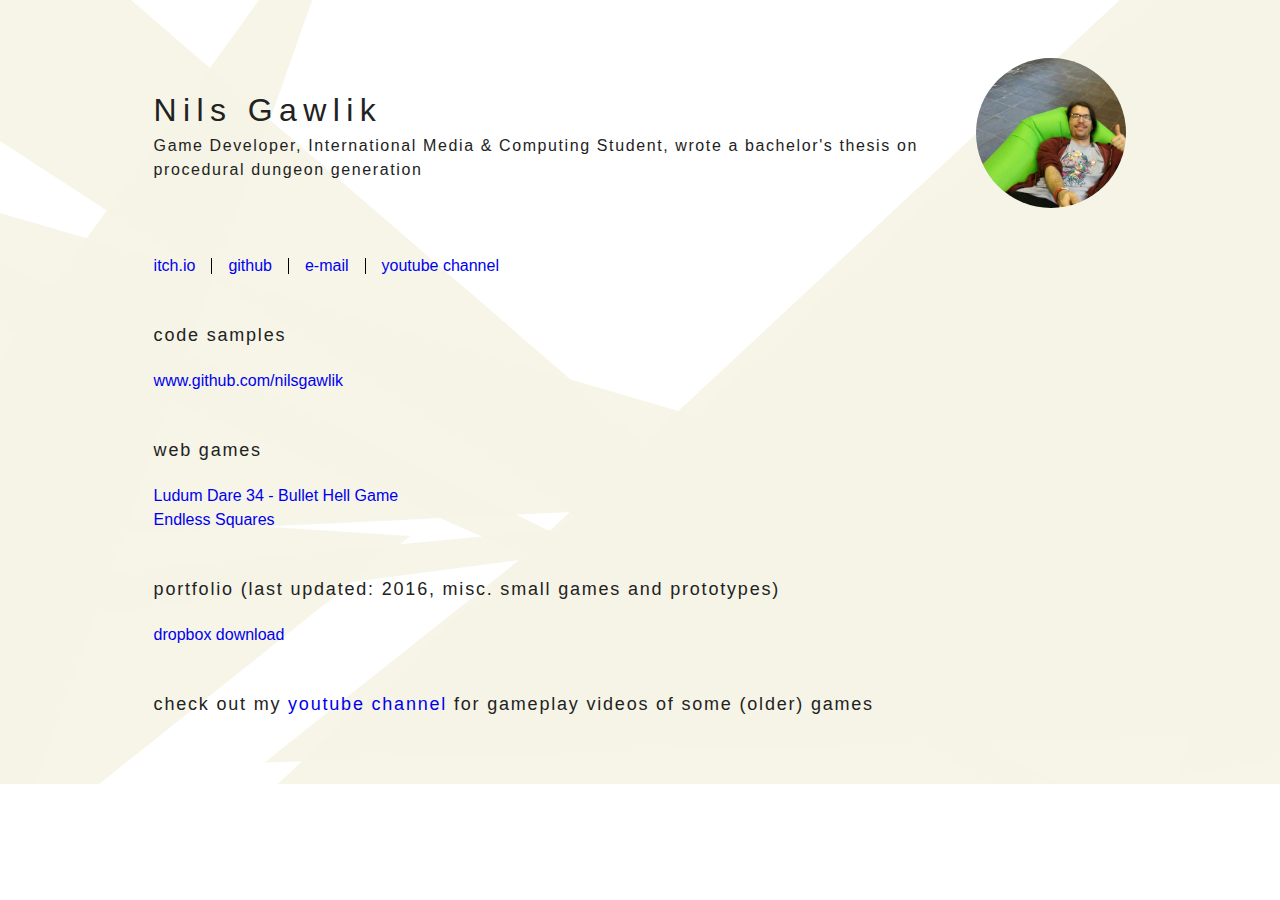
==== index.html @ b6ba5f4b "Add bio image and make it responsive" ====
<!DOCTYPE html>
<html>

<head>
    <meta charset="UTF-8">
    <link rel="stylesheet" href="reset.css">
    <link rel="stylesheet" href="main.css">
    <link rel="stylesheet" href="procedural_background/style.css">
    <script src="procedural_background/main.js"></script> 
    <title>Nils Gawlik</title>
</head>

<body>
    <svg id="pcgBackground" viewBox="0 0 100 300" preserveAspectRatio="none"></svg>

    <header>
        <div class=bio>
            <div class=bio-text>
                <h1>Nils Gawlik</h1>
                <h3>Game Developer, International Media & Computing Student, wrote a bachelor's thesis on procedural dungeon generation</h3>
            </div>
            <div class=bio-photo>
                <img src="bioImage.jpg"></img>
            </div>
        </div>
        <ul class="horizontal">
            <li><a href="http://nilsgawlik.itch.io" target="_blank">itch.io</a></li>
            <li><a href="http://www.github.com/nilsgawlik" target="_blank">github</a></li>
            <li><a href="mailto:nilsgawlik@gmx.de">e-mail</a></li>
            <li><a href="https://www.youtube.com/channel/UCUXTqLhc0EIhmoH2eBVrLHw" target="_blank">youtube channel</a></li>
            <!-- <li><a href="dat://d2c6b60b4acea542eaa51385c101858a1c9899c31b26151d2c07ec14cdf1887f/"> Beaker/dat mirror </a></li> -->
        </ul>
    </header>

    <section>

        <h3>code samples</h3>
        <a href="http://www.github.com/nilsgawlik" target="_blank">www.github.com/nilsgawlik</a>


        <h3>web games</h3>
        <ul>
            <li><a target="_blank" href="games/ld34/game.html"> Ludum Dare 34 - Bullet Hell Game</a></li>
            <li><a target="_blank" href="games/CA_game/index.html"> Endless Squares </a></li>
        </ul>
        <h3>portfolio (last updated: 2016, misc. small games and prototypes)</h3>
        <p>
            <a target="_blank" href="https://www.dropbox.com/s/ei2513iv8nz4s84/games_by_nils_gawlik.zip?dl=0">
            dropbox download
            </a>
        </p>
        <h3>check out my <a href="https://www.youtube.com/channel/UCUXTqLhc0EIhmoH2eBVrLHw" target="_blank">youtube channel</a> for gameplay videos of some (older) games</h3>
    </section>
    <!--<footer>
        <p>
            🚧 This website is still under construction 🚧
        </p>
    </footer> -->
</body>

</html>
---- main.css ----
@font-face {
    font-family: Makhina;
    src: url(fonts/makhina.ttf) format('truetype');
}

html {
    color: #222;
    background-color: #fff;
    font-family: Arial, sans-serif;
}

header h1, header h2, header h3{
    margin: 0;
    padding: 0;
}

/* header h1 {
    margin-top: 10px;
} */

header {
    margin-top: 3vw;
}

/* mobile */

.bio {
    display: grid;
    grid-template-rows: auto auto;
    grid-template-areas: "photo" "text";
}

.bio-text {
    grid-area: text;
}

.bio-photo {
    grid-area: photo;
    height: 150px;
    width: 150px;
    margin: 20px auto 30px auto;
}

.bio-photo > img{
    width: 100%;
    height: 100%;
    border-radius: 50%;
}

/* override some values for tablets and desktop */
@media only screen and (min-width: 600px) {
    .bio {
        grid-template-columns: auto auto;
        grid-template-areas: "text photo";
    }

    .bio-text {
        display: flex;
        flex-direction: column;
        justify-content: center;
    }

    .bio-photo {
        margin-left: 30px;
        grid-area: photo;
    }
}

h1 {
    margin-left: 12%;
    margin-left: 12%;
    padding-top: 2em;
    margin-bottom: 1em;
    margin: 0;
    font-size: 2em;
    font-style: normal;
    font-weight: 300;
    letter-spacing: .2em;
}

h3 {
    margin-top: 5em;
    margin-bottom: 2em;
    letter-spacing: .1em;
    font-size: 1em;
    font-weight: 300;
    line-height: 150%;
}

ul.horizontal {
    margin-top: 20px;
}

ul.horizontal li {
    display: inline-block;
    margin: 0;
    padding: 0 1em;
    margin-right: -.28em;
    border-left: 1px solid black;
}

ul.horizontal li:first-child {
    display: inline-block;
    padding-left: 0;
    border-left-style: none;
}

body {
    margin: 0;
    padding: 0 12%;
    padding-bottom: 5em;
}

a {
    text-decoration: none;
}

header h3 {
    margin-top: .5em;
}

section h3 {
    margin-top: 3rem;
    margin-bottom: 1.5rem;
    font-size: 112.5%;
}

ul {
    list-style: none;
    padding-left: 0;
}

li {
    margin: .5em 0;
}

footer {
    margin-top: 5rem;
    padding-top: 1rem;
    border-top: 1px solid black;
    font-size: 75%;
}
---- procedural_background/style.css ----
#pcgBackground {
    position: absolute;
    top: 0; left: 0; 
    z-index: -1;
    overflow-y: hidden;
}
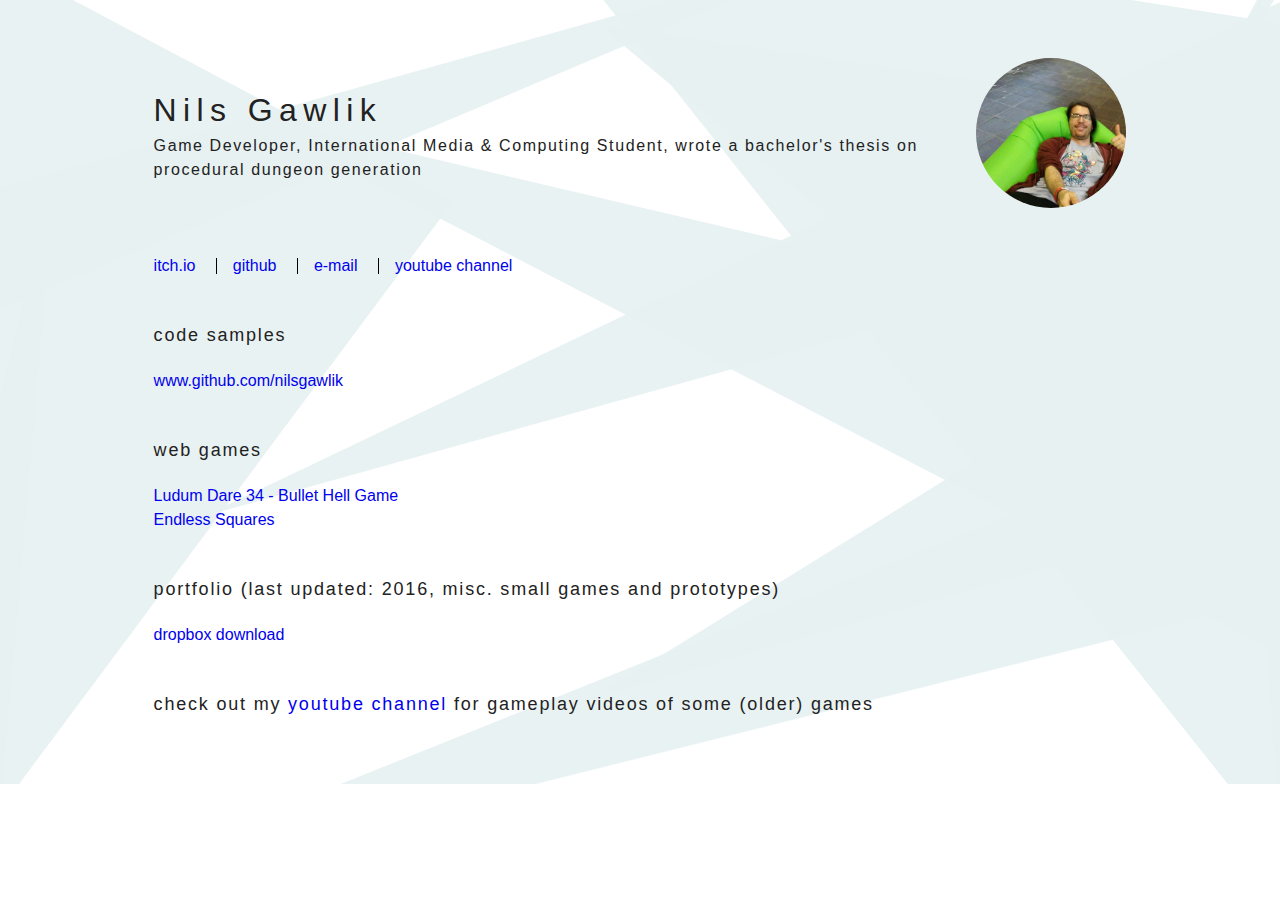
==== commit 6e66e18c: "Make the navigation responsive" ====
--- a/index.html
+++ b/index.html
@@ -23,7 +23,7 @@
                 <img src="bioImage.jpg"></img>
             </div>
         </div>
-        <ul class="horizontal">
+        <ul class="menu">
             <li><a href="http://nilsgawlik.itch.io" target="_blank">itch.io</a></li>
             <li><a href="http://www.github.com/nilsgawlik" target="_blank">github</a></li>
             <li><a href="mailto:nilsgawlik@gmx.de">e-mail</a></li>
--- a/main.css
+++ b/main.css
@@ -87,23 +87,43 @@
     line-height: 150%;
 }
 
-ul.horizontal {
-    margin-top: 20px;
+/* navigation, default (mobile) */
+
+ul.menu {
+    margin-top: 30px;
 }
 
-ul.horizontal li {
-    display: inline-block;
+ul.menu li {
     margin: 0;
-    padding: 0 1em;
-    margin-right: -.28em;
-    border-left: 1px solid black;
+    padding: 1em 0;
+    border-top: 1px solid black;
 }
 
-ul.horizontal li:first-child {
-    display: inline-block;
-    padding-left: 0;
-    border-left-style: none;
+ul.menu li:first-child {
+    padding-top: 0;
+    border-top-style: none;
 }
+
+/* navigation, tablet and desktop overrides */
+@media only screen and (min-width: 600px) {
+    ul.menu {
+        margin-top: 20px;
+    }
+
+    ul.menu li {
+        display: inline-block;
+        margin: 0;
+        padding: 0 1em;
+        border-top-style: none;
+        border-left: 1px solid black;
+    }
+    
+    ul.menu li:first-child {
+        padding-left: 0;
+        border-left-style: none;
+    }
+}
+
 
 body {
     margin: 0;
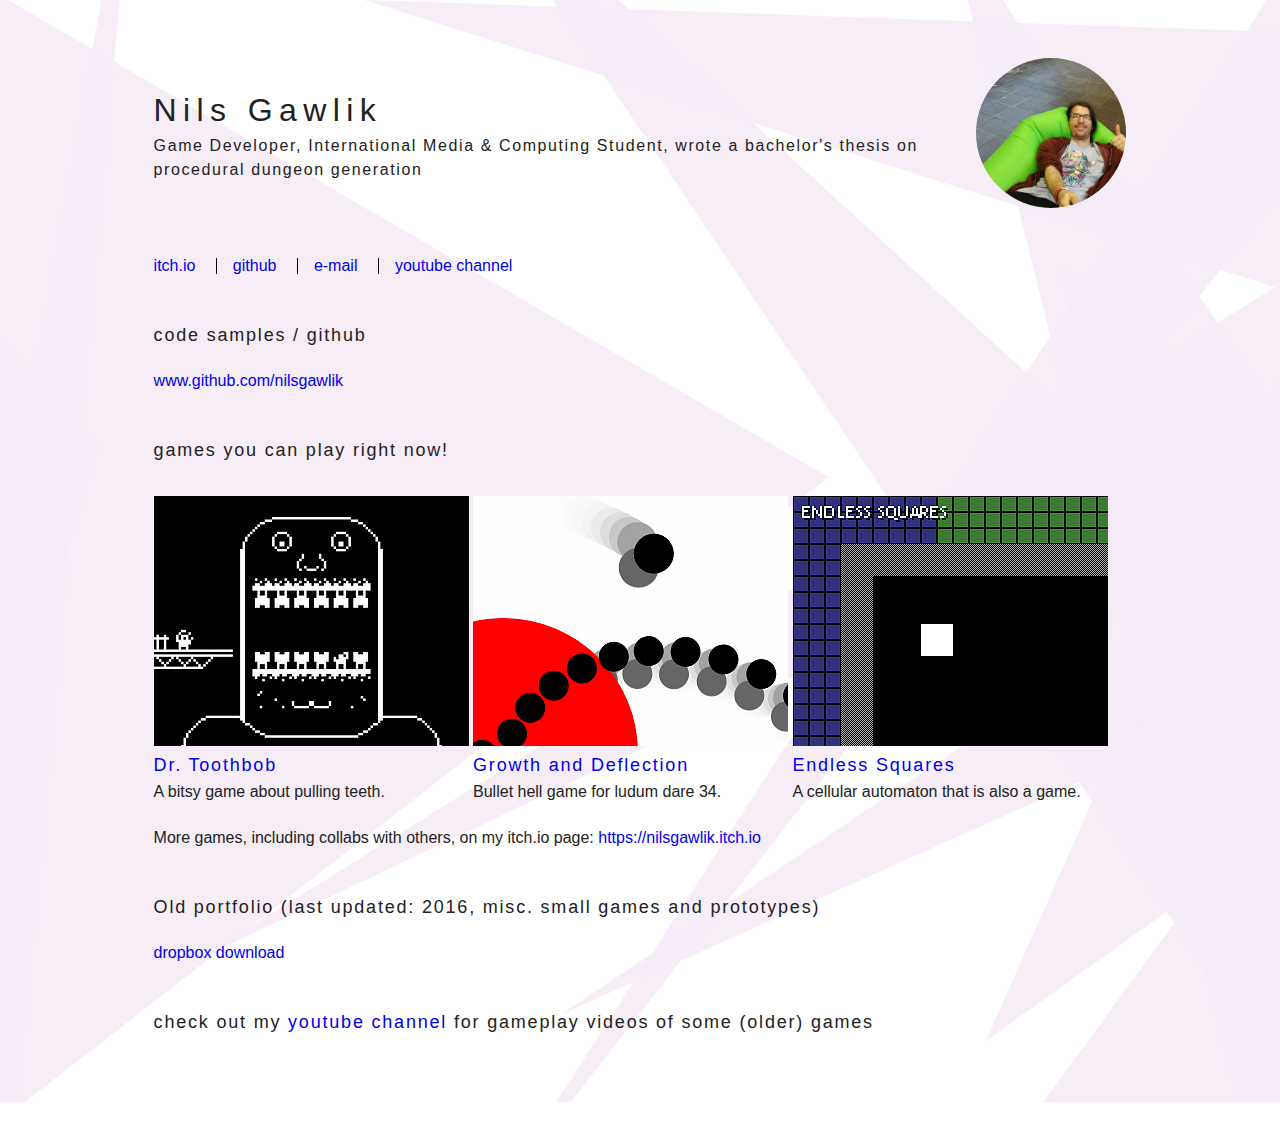
==== commit bc871aba: "Add games section with thumbnails" ====
--- a/index.html
+++ b/index.html
@@ -34,16 +34,41 @@
 
     <section>
 
-        <h3>code samples</h3>
+        <h3>code samples / github</h3>
         <a href="http://www.github.com/nilsgawlik" target="_blank">www.github.com/nilsgawlik</a>
 
 
-        <h3>web games</h3>
-        <ul>
-            <li><a target="_blank" href="games/ld34/game.html"> Ludum Dare 34 - Bullet Hell Game</a></li>
-            <li><a target="_blank" href="games/CA_game/index.html"> Endless Squares </a></li>
+        <h3>games you can play right now!</h3>
+        <ul class=game-section>
+            <li>
+                <a target="_blank" href="https://nilsgawlik.itch.io/dr-toothbob">
+                    <img src="games/thumbs/toothbob.png">
+                    <h3>Dr. Toothbob</h3>
+                </a>
+                <p>A bitsy game about pulling teeth.</p>
+            </li>
+            <li>
+                <a target="_blank" href="https://nilsgawlik.itch.io/growth-and-deflection"> 
+                    <img src="games/thumbs/bulletHell.png">
+                    <h3>Growth and Deflection</h3>
+                </a>
+                <p>Bullet hell game for ludum dare 34.</p>
+            </li>
+            <li>
+                <a target="_blank" href="https://nilsgawlik.itch.io/endless-squares"> 
+                    <img src="games/thumbs/endlessSquares.png">
+                    <h3>Endless Squares</h3>
+                </a>
+                <p>A cellular automaton that is also a game.</p>
+            </li>
         </ul>
-        <h3>portfolio (last updated: 2016, misc. small games and prototypes)</h3>
+
+        <p>
+            More games, including collabs with others, on my itch.io page: 
+            <a target=_blank href="https://nilsgawlik.itch.io">https://nilsgawlik.itch.io</a>
+        </p>
+
+        <h3>Old portfolio (last updated: 2016, misc. small games and prototypes)</h3>
         <p>
             <a target="_blank" href="https://www.dropbox.com/s/ei2513iv8nz4s84/games_by_nils_gawlik.zip?dl=0">
             dropbox download
@@ -51,7 +76,7 @@
         </p>
         <h3>check out my <a href="https://www.youtube.com/channel/UCUXTqLhc0EIhmoH2eBVrLHw" target="_blank">youtube channel</a> for gameplay videos of some (older) games</h3>
     </section>
-    <!--<footer>
+    <!-- <footer>
         <p>
             🚧 This website is still under construction 🚧
         </p>
--- a/main.css
+++ b/main.css
@@ -154,6 +154,21 @@
     margin: .5em 0;
 }
 
+ul.game-section > li {
+    display: inline-block;
+    margin-bottom: 30px;
+}
+
+ul.game-section h3{
+    margin-top: 6px;
+    margin-bottom: 5px;
+}
+
+ul.game-section img {
+    display: block;
+    max-width: 100%;
+}
+
 footer {
     margin-top: 5rem;
     padding-top: 1rem;
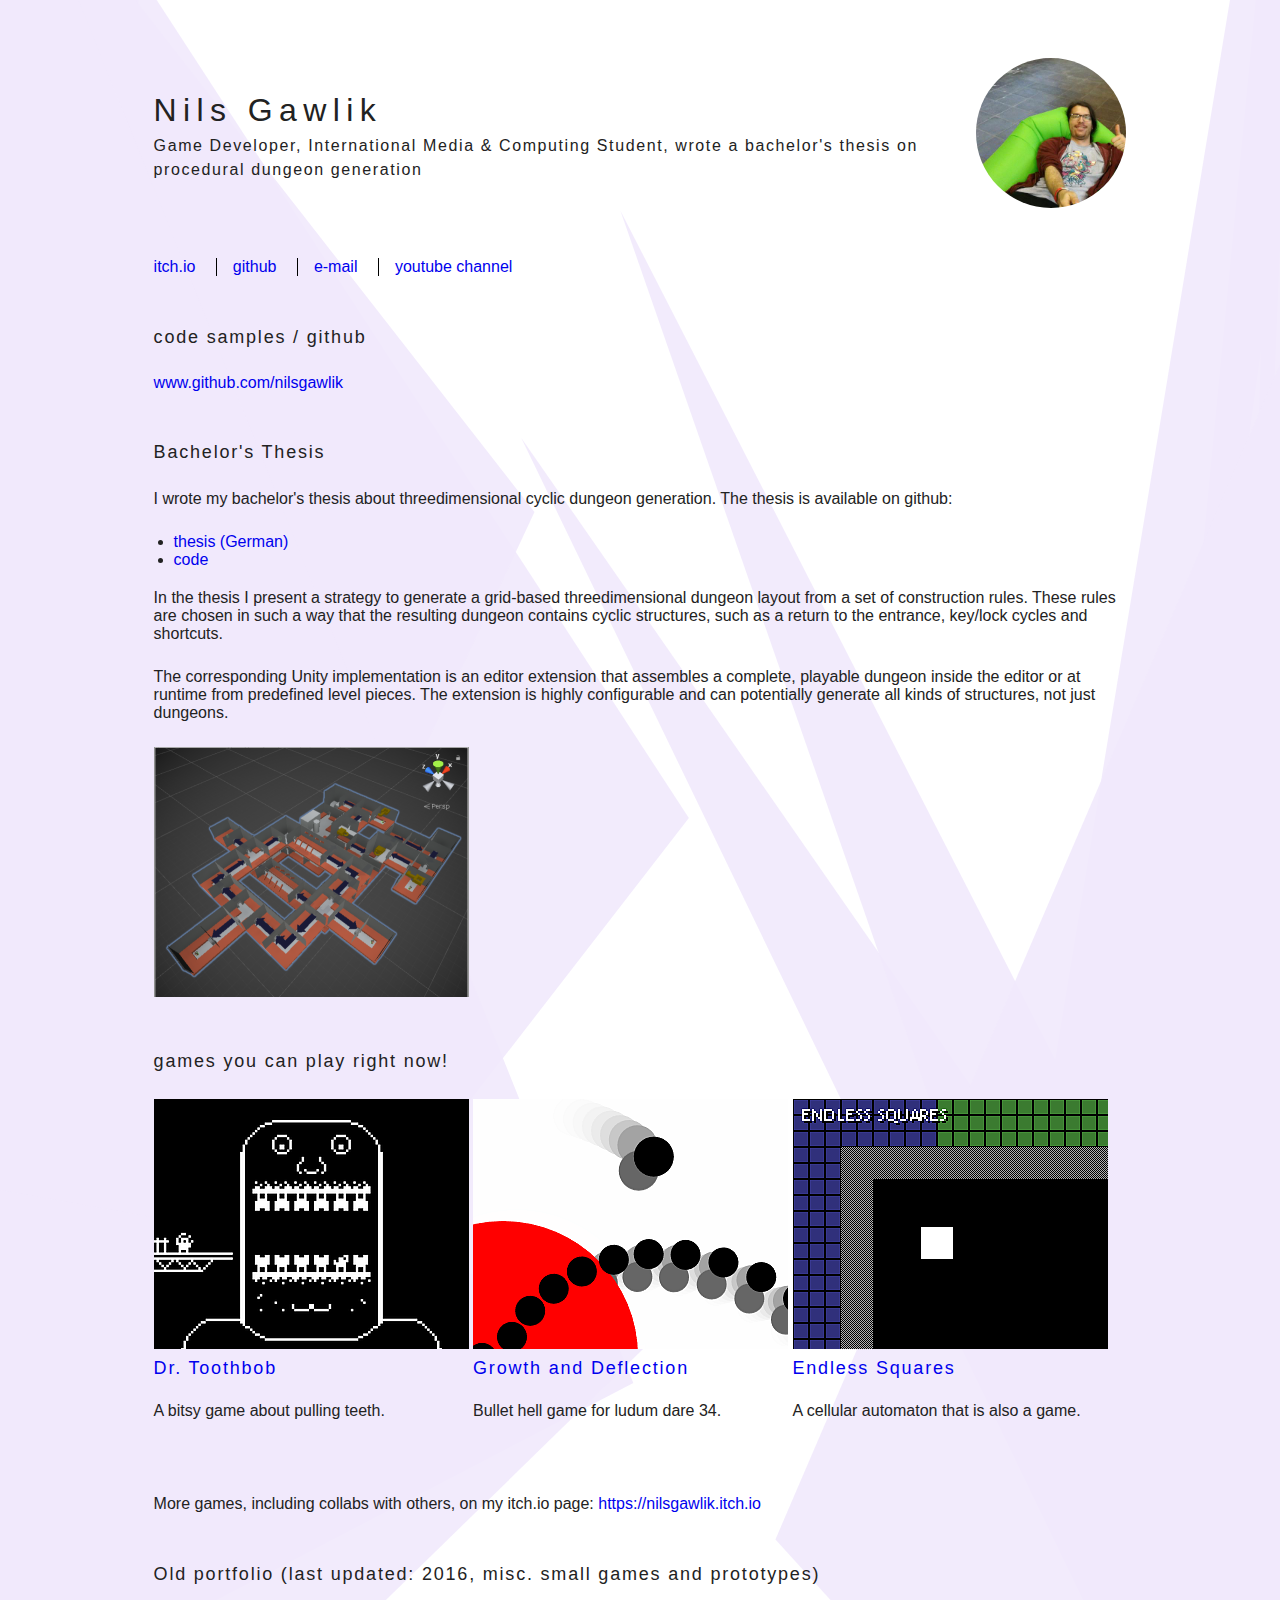
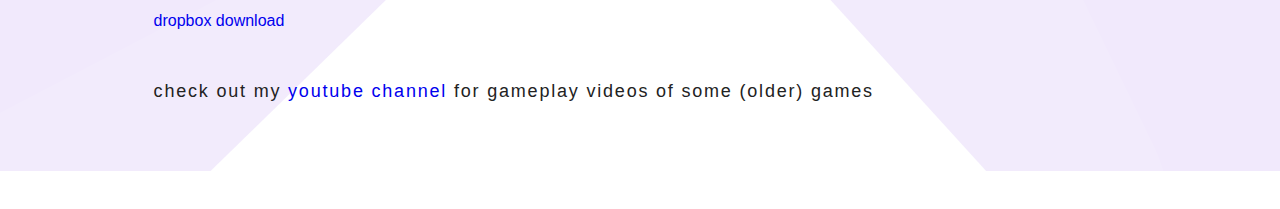
==== commit 7c28093d: "Add a section about the bachelor's thesis" ====
--- a/index.html
+++ b/index.html
@@ -37,6 +37,15 @@
         <h3>code samples / github</h3>
         <a href="http://www.github.com/nilsgawlik" target="_blank">www.github.com/nilsgawlik</a>
 
+        <h3>Bachelor's Thesis</h3>
+        <p>I wrote my bachelor's thesis about threedimensional cyclic dungeon generation. The thesis is available on github: </p> 
+        <ul>
+            <li><a target=_blank href="https://github.com/nilsgawlik/Bachelor-Thesis/blob/master/Entwicklung%20eines%20dreidimensionalen%20zyklischen%20Dungeon-Generators%20mit%20Unity3D.pdf">thesis (German)</a></li>
+            <li><a target=_blank href="https://github.com/nilsgawlik/ReplaceDungeonGenerator">code</a></li>
+        </ul>
+        <p>In the thesis I present a strategy to generate a grid-based threedimensional dungeon layout from a set of construction rules. These rules are chosen in such a way that the resulting dungeon contains cyclic structures, such as a return to the entrance, key/lock cycles and shortcuts.</p>
+        <p>The corresponding Unity implementation is an editor extension that assembles a complete, playable dungeon inside the editor or at runtime from predefined level pieces. The extension is highly configurable and can potentially generate all kinds of structures, not just dungeons. </p>
+        <img src="thesisImage.png">
 
         <h3>games you can play right now!</h3>
         <ul class=game-section>
--- a/main.css
+++ b/main.css
@@ -145,18 +145,21 @@
     font-size: 112.5%;
 }
 
-ul {
-    list-style: none;
-    padding-left: 0;
+p {
+    margin-top: 20px;
+    margin-bottom: 25px;
+    line-height: normal;
 }
 
 li {
-    margin: .5em 0;
+    margin-left: 20px;
+    line-height: normal;
 }
 
 ul.game-section > li {
     display: inline-block;
     margin-bottom: 30px;
+    margin-left: 0;
 }
 
 ul.game-section h3{
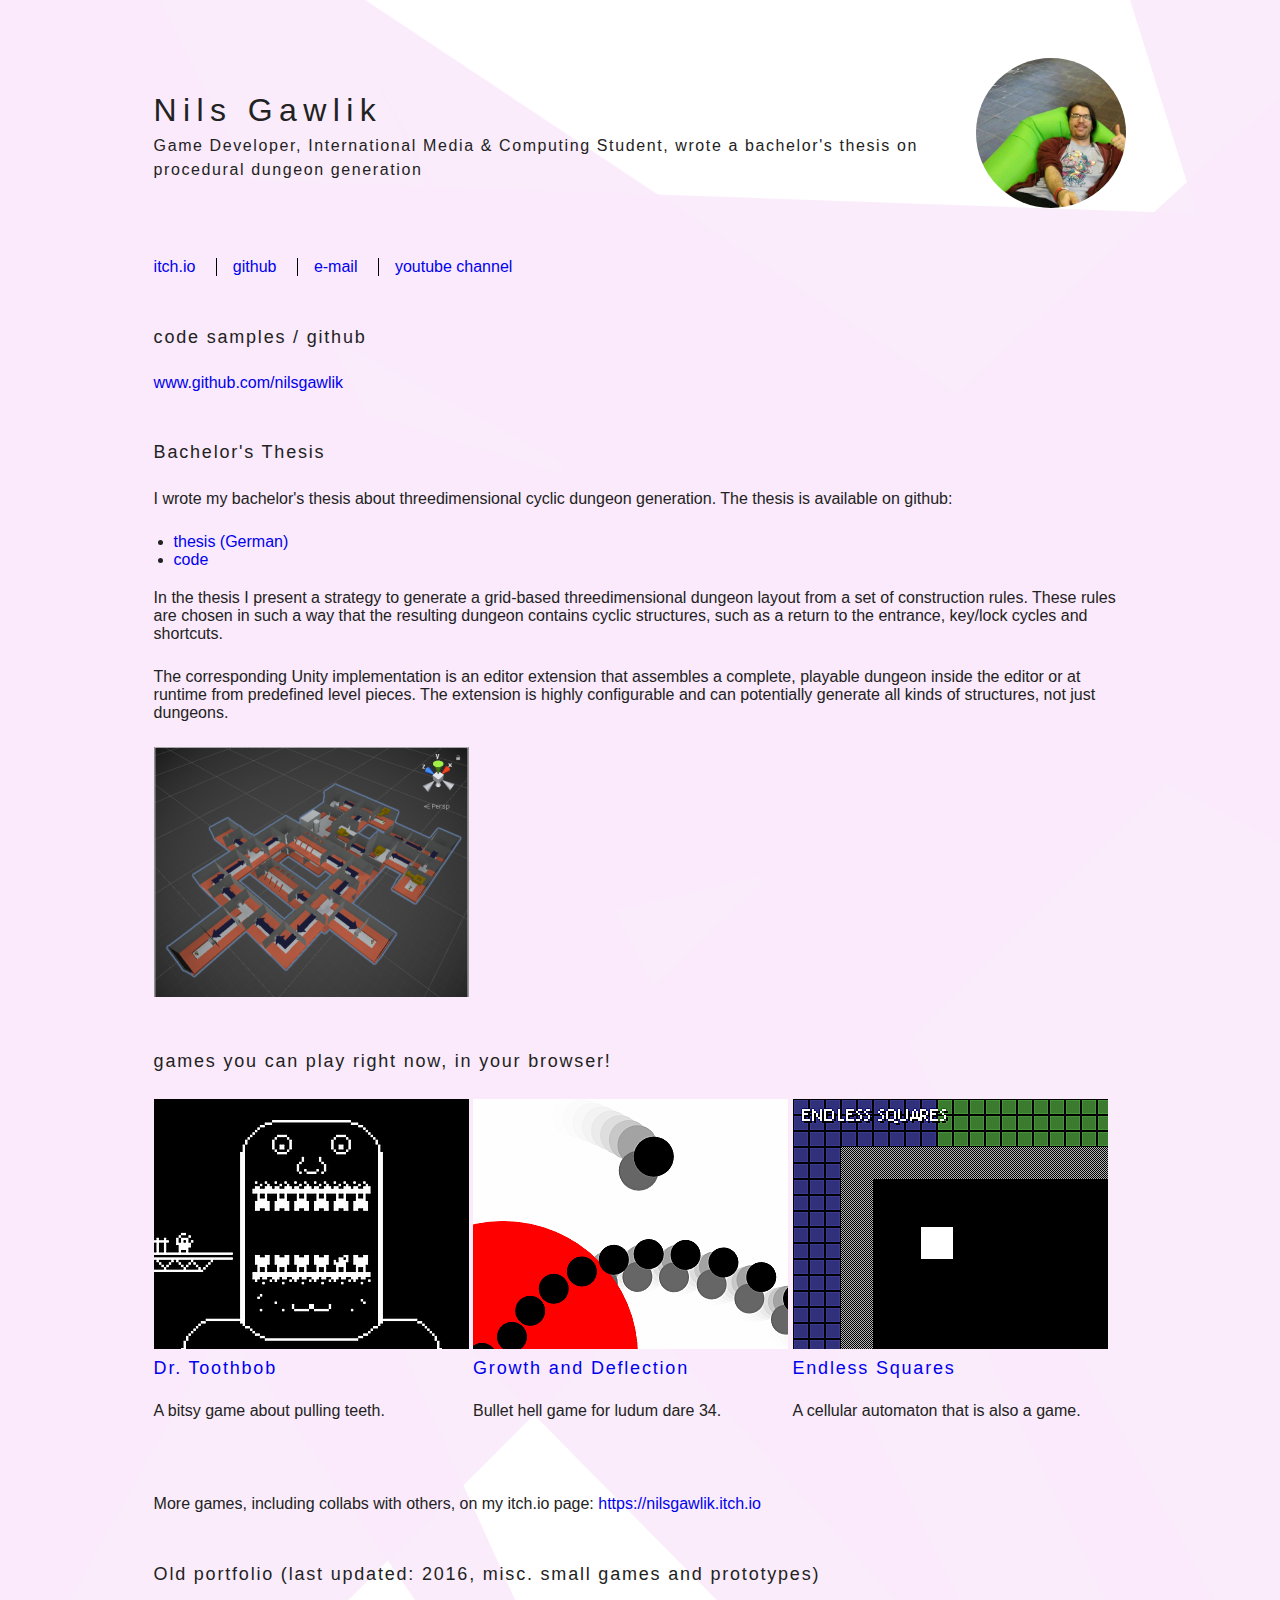
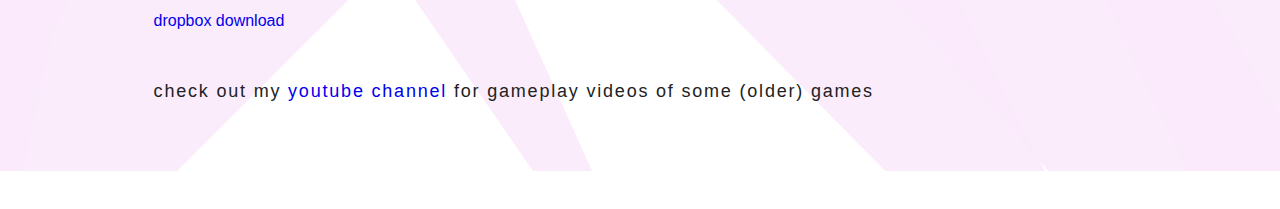
==== commit c2138eb9: "Change game section heading" ====
--- a/index.html
+++ b/index.html
@@ -47,7 +47,7 @@
         <p>The corresponding Unity implementation is an editor extension that assembles a complete, playable dungeon inside the editor or at runtime from predefined level pieces. The extension is highly configurable and can potentially generate all kinds of structures, not just dungeons. </p>
         <img src="thesisImage.png">
 
-        <h3>games you can play right now!</h3>
+        <h3>games you can play right now, in your browser!</h3>
         <ul class=game-section>
             <li>
                 <a target="_blank" href="https://nilsgawlik.itch.io/dr-toothbob">
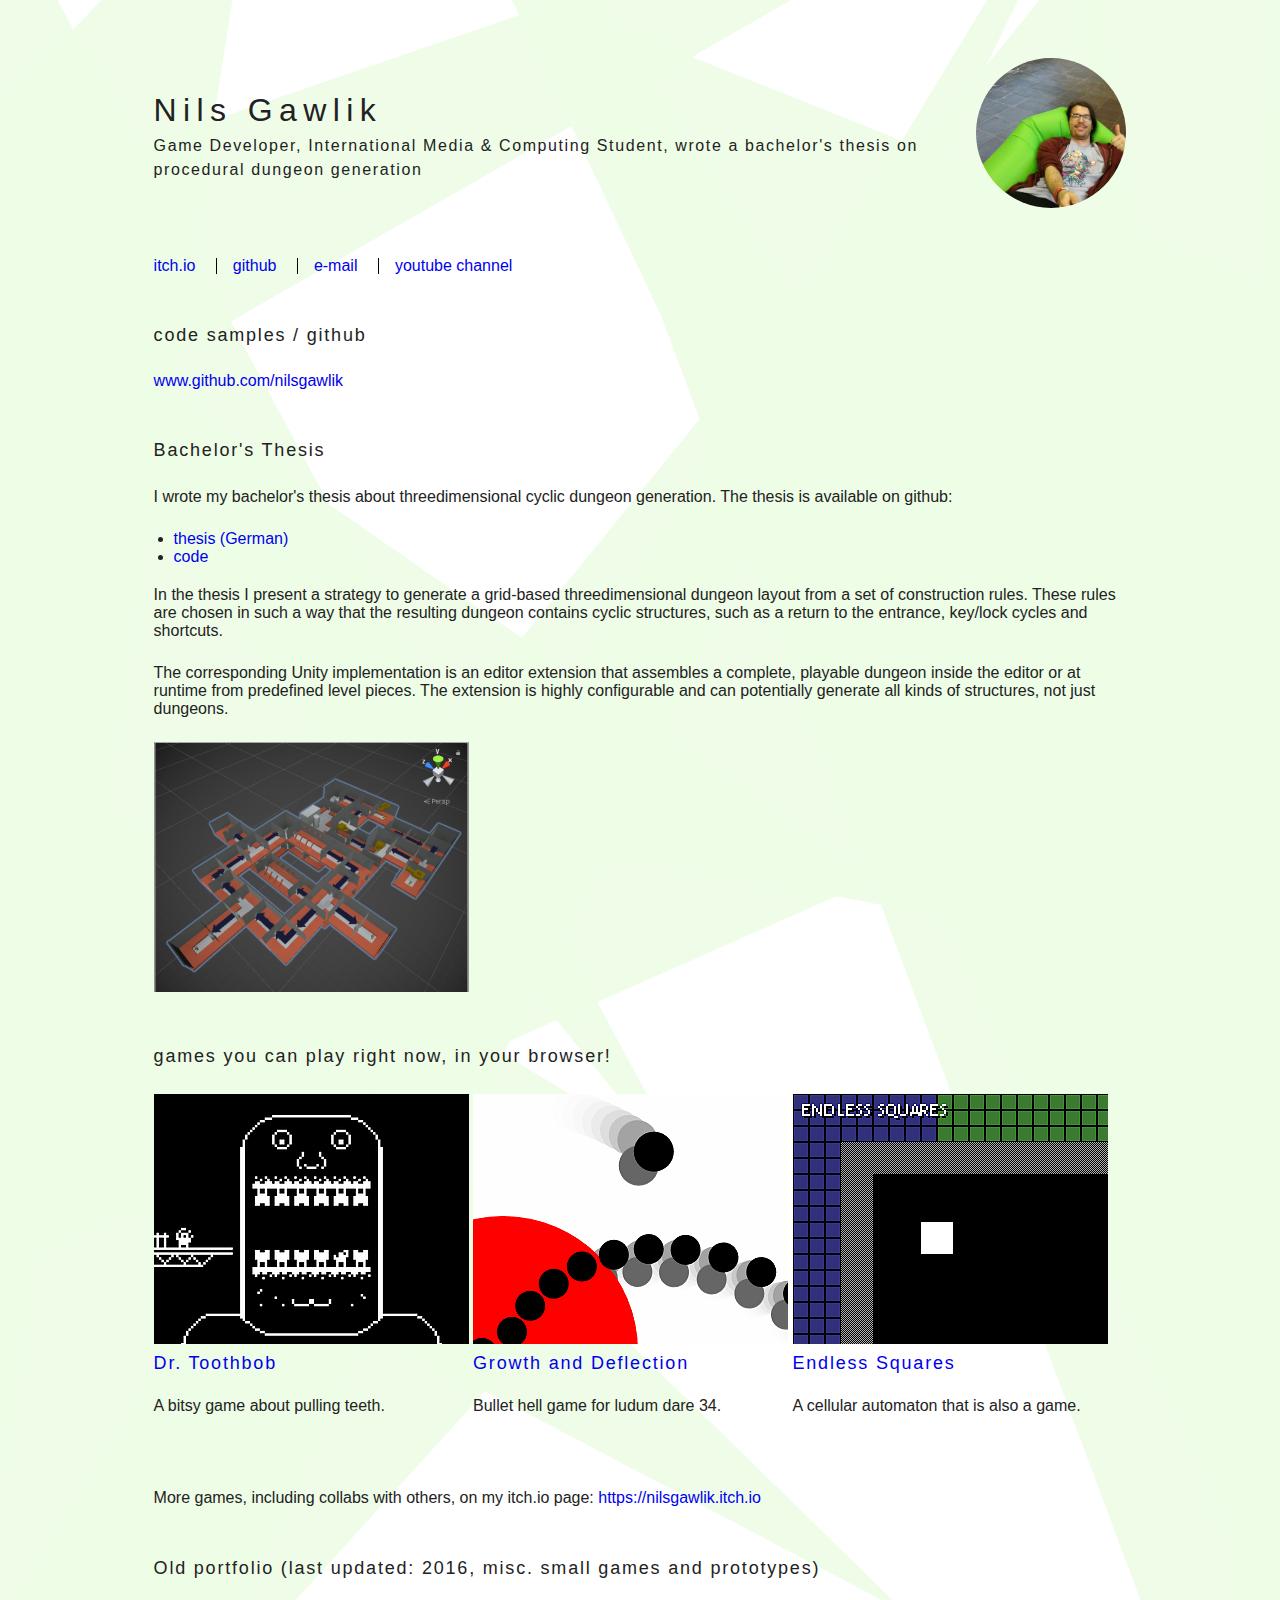
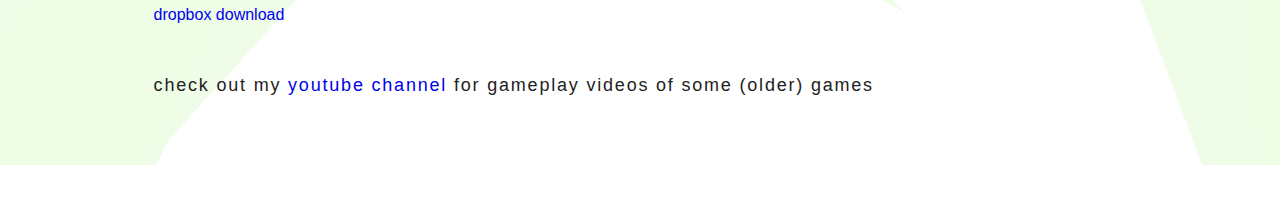
==== commit fe9200b9: "Add viewport meta tag" ====
--- a/index.html
+++ b/index.html
@@ -3,6 +3,7 @@
 
 <head>
     <meta charset="UTF-8">
+    <meta name="viewport" content="width=device-width, initial-scale=1.0">
     <link rel="stylesheet" href="reset.css">
     <link rel="stylesheet" href="main.css">
     <link rel="stylesheet" href="procedural_background/style.css">
--- a/main.css
+++ b/main.css
@@ -67,22 +67,17 @@
 }
 
 h1 {
-    margin-left: 12%;
-    margin-left: 12%;
-    padding-top: 2em;
-    margin-bottom: 1em;
-    margin: 0;
-    font-size: 2em;
+    font-size: 32px;
     font-style: normal;
     font-weight: 300;
     letter-spacing: .2em;
 }
 
 h3 {
-    margin-top: 5em;
-    margin-bottom: 2em;
+    margin-top: 80px;
+    margin-bottom: 32px;
     letter-spacing: .1em;
-    font-size: 1em;
+    font-size: 16px;
     font-weight: 300;
     line-height: 150%;
 }
@@ -91,6 +86,7 @@
 
 ul.menu {
     margin-top: 30px;
+    list-style-type: none;
 }
 
 ul.menu li {
@@ -128,7 +124,7 @@
 body {
     margin: 0;
     padding: 0 12%;
-    padding-bottom: 5em;
+    padding-bottom: 80px;
 }
 
 a {
@@ -136,24 +132,28 @@
 }
 
 header h3 {
-    margin-top: .5em;
+    margin-top: 8px;
 }
 
 section h3 {
-    margin-top: 3rem;
-    margin-bottom: 1.5rem;
+    margin-top: 48px;
+    margin-bottom: 24px;
     font-size: 112.5%;
 }
 
-p {
+section p {
     margin-top: 20px;
-    margin-bottom: 25px;
+    margin-bottom: 24px;
     line-height: normal;
 }
 
-li {
+section li {
     margin-left: 20px;
     line-height: normal;
+}
+
+section img {
+    max-width: 100%;
 }
 
 ul.game-section > li {
@@ -173,8 +173,8 @@
 }
 
 footer {
-    margin-top: 5rem;
-    padding-top: 1rem;
+    margin-top: 80px;
+    padding-top: 16px;
     border-top: 1px solid black;
     font-size: 75%;
 }
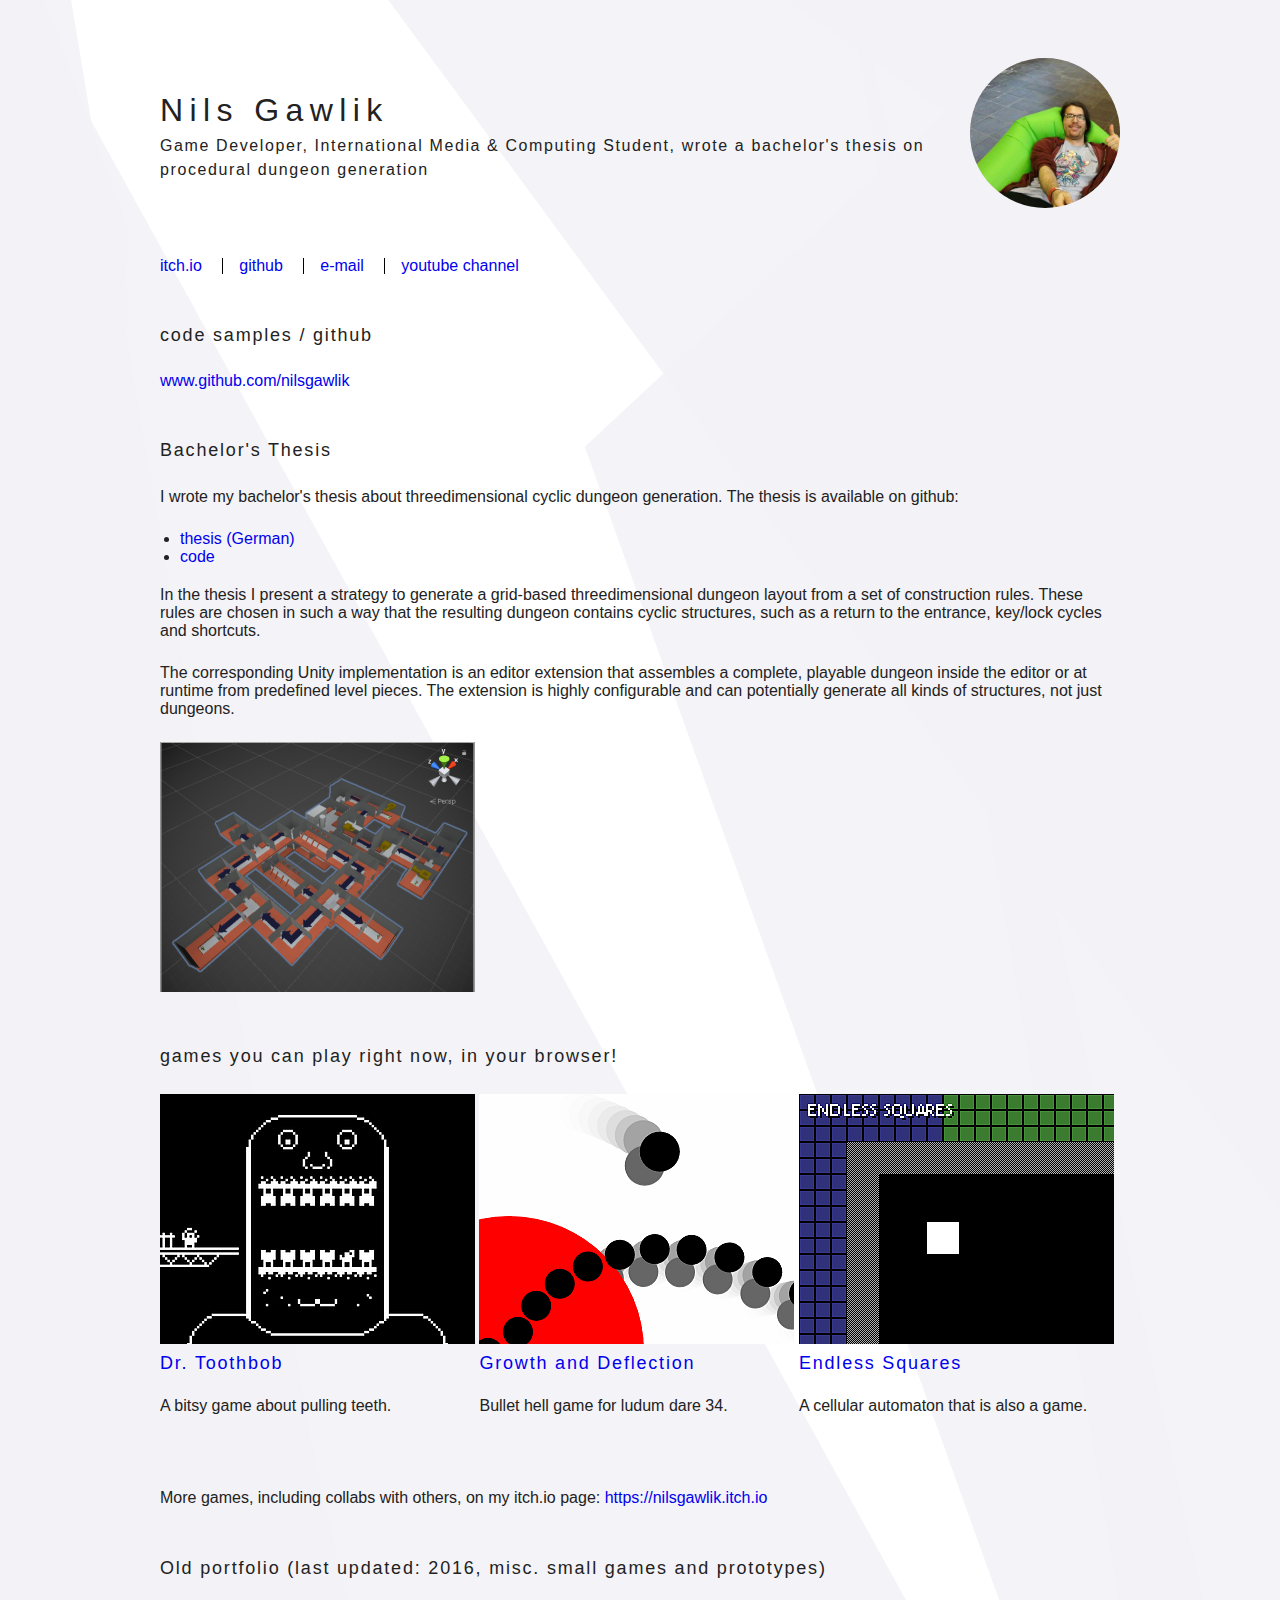
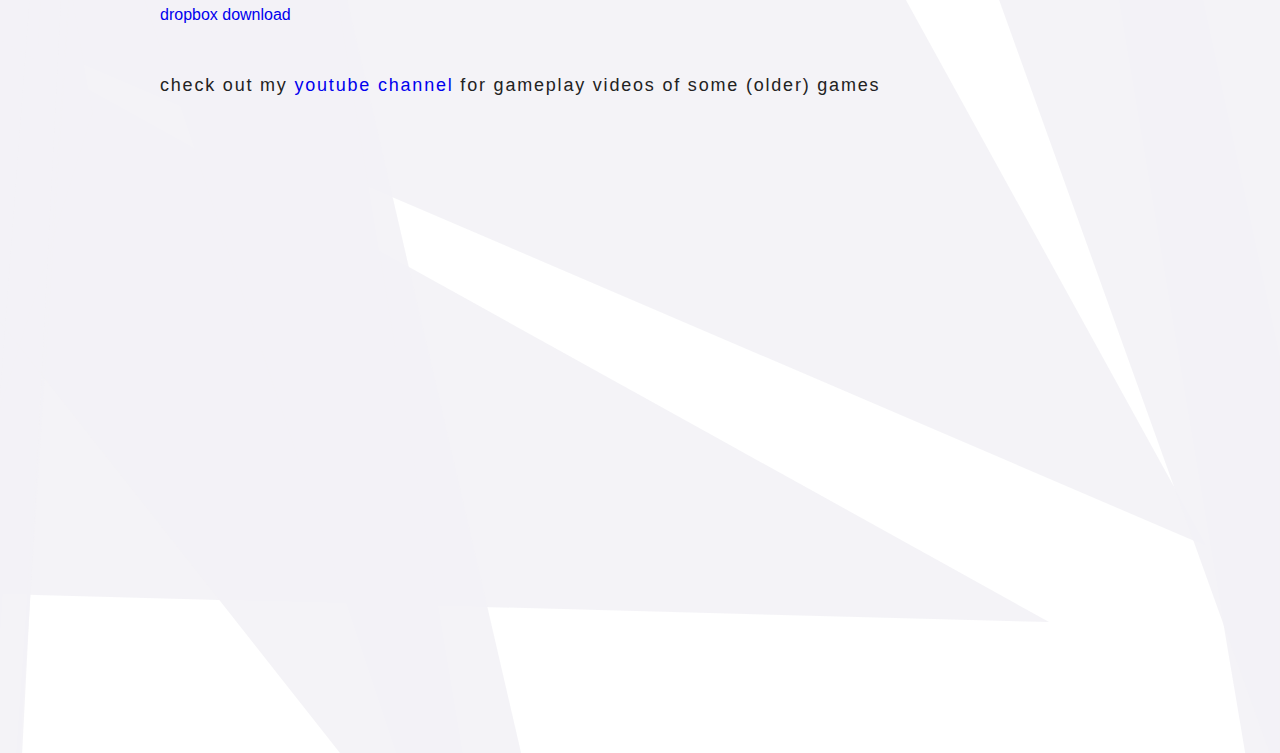
==== commit bc216f80: "Dummy commit" ====
--- a/index.html
+++ b/index.html
@@ -88,7 +88,7 @@
     </section>
     <!-- <footer>
         <p>
-            🚧 This website is still under construction 🚧
+            🚧 This website is still under construction 🚧 
         </p>
     </footer> -->
 </body>
--- a/main.css
+++ b/main.css
@@ -122,8 +122,10 @@
 
 
 body {
-    margin: 0;
-    padding: 0 12%;
+    margin: 0 auto;
+    padding: 0 ;
+    width: 75vw;
+    max-width: 960px;
     padding-bottom: 80px;
 }
 
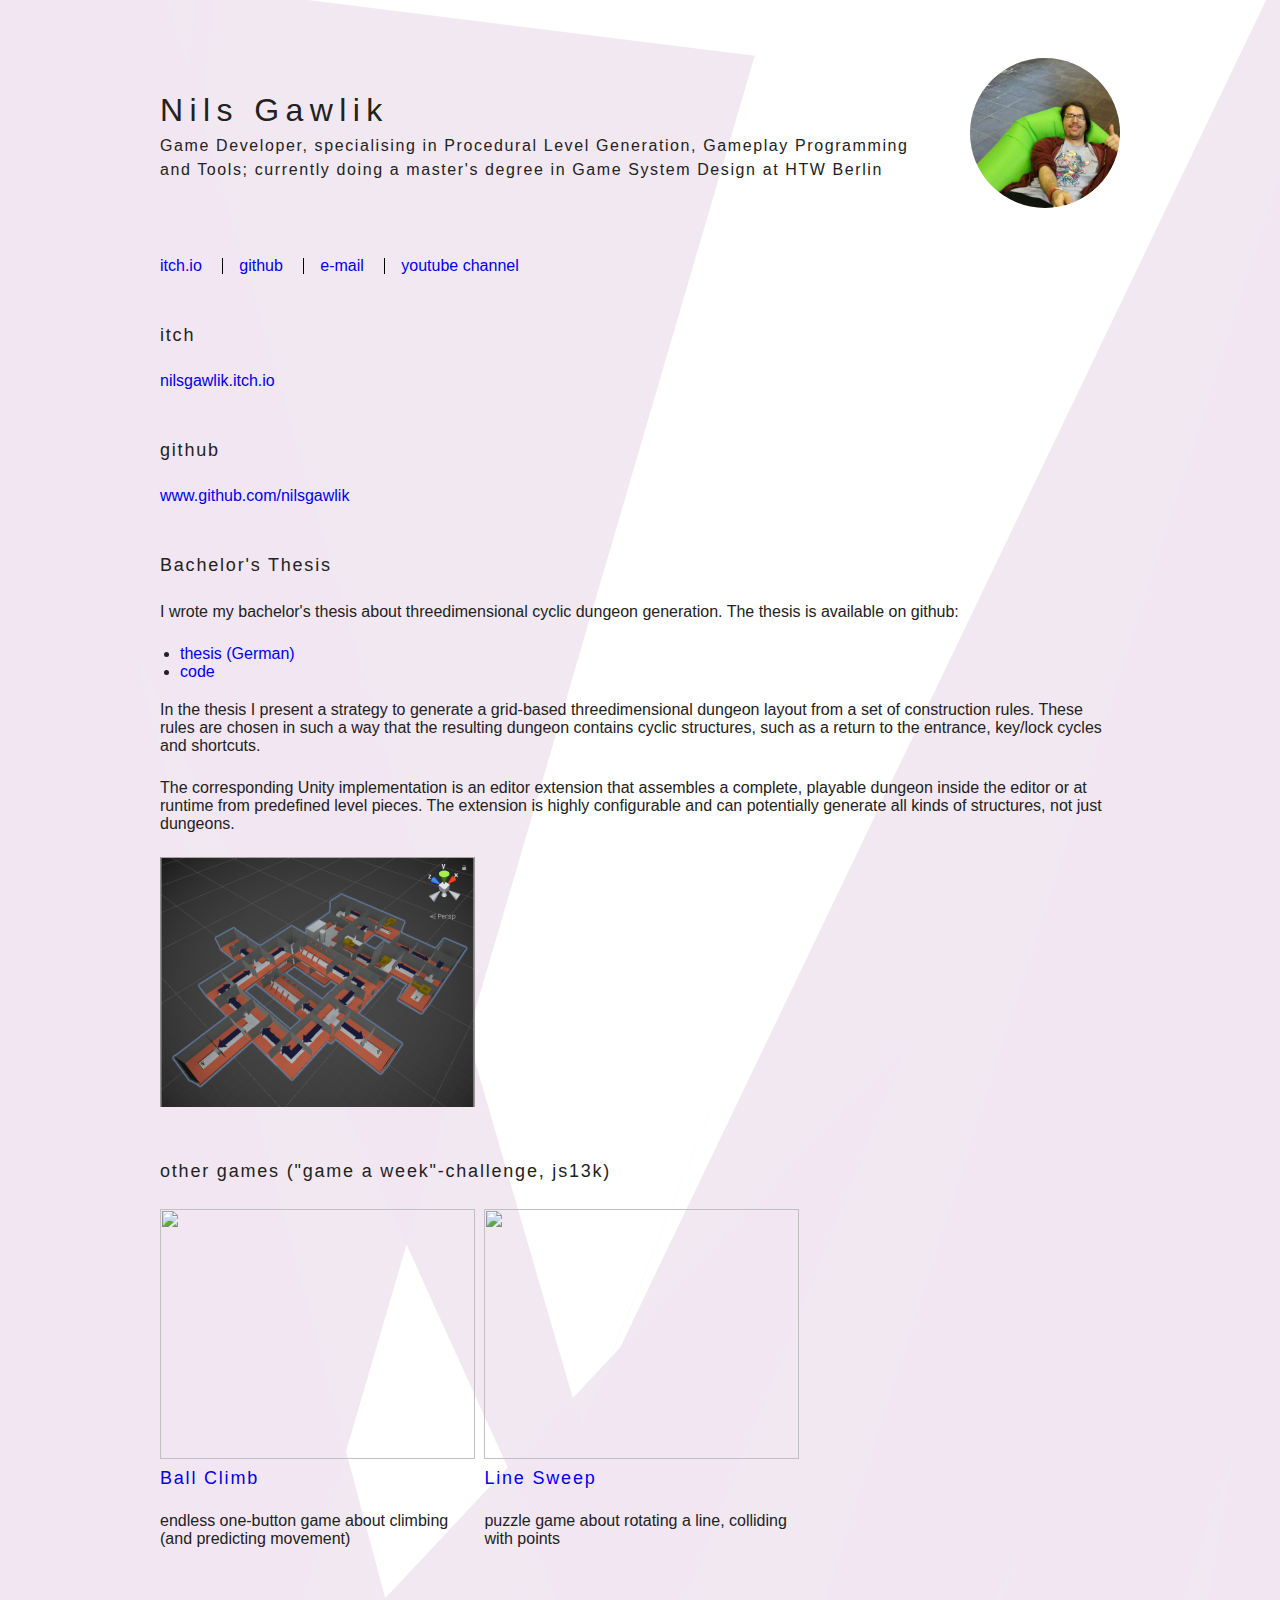
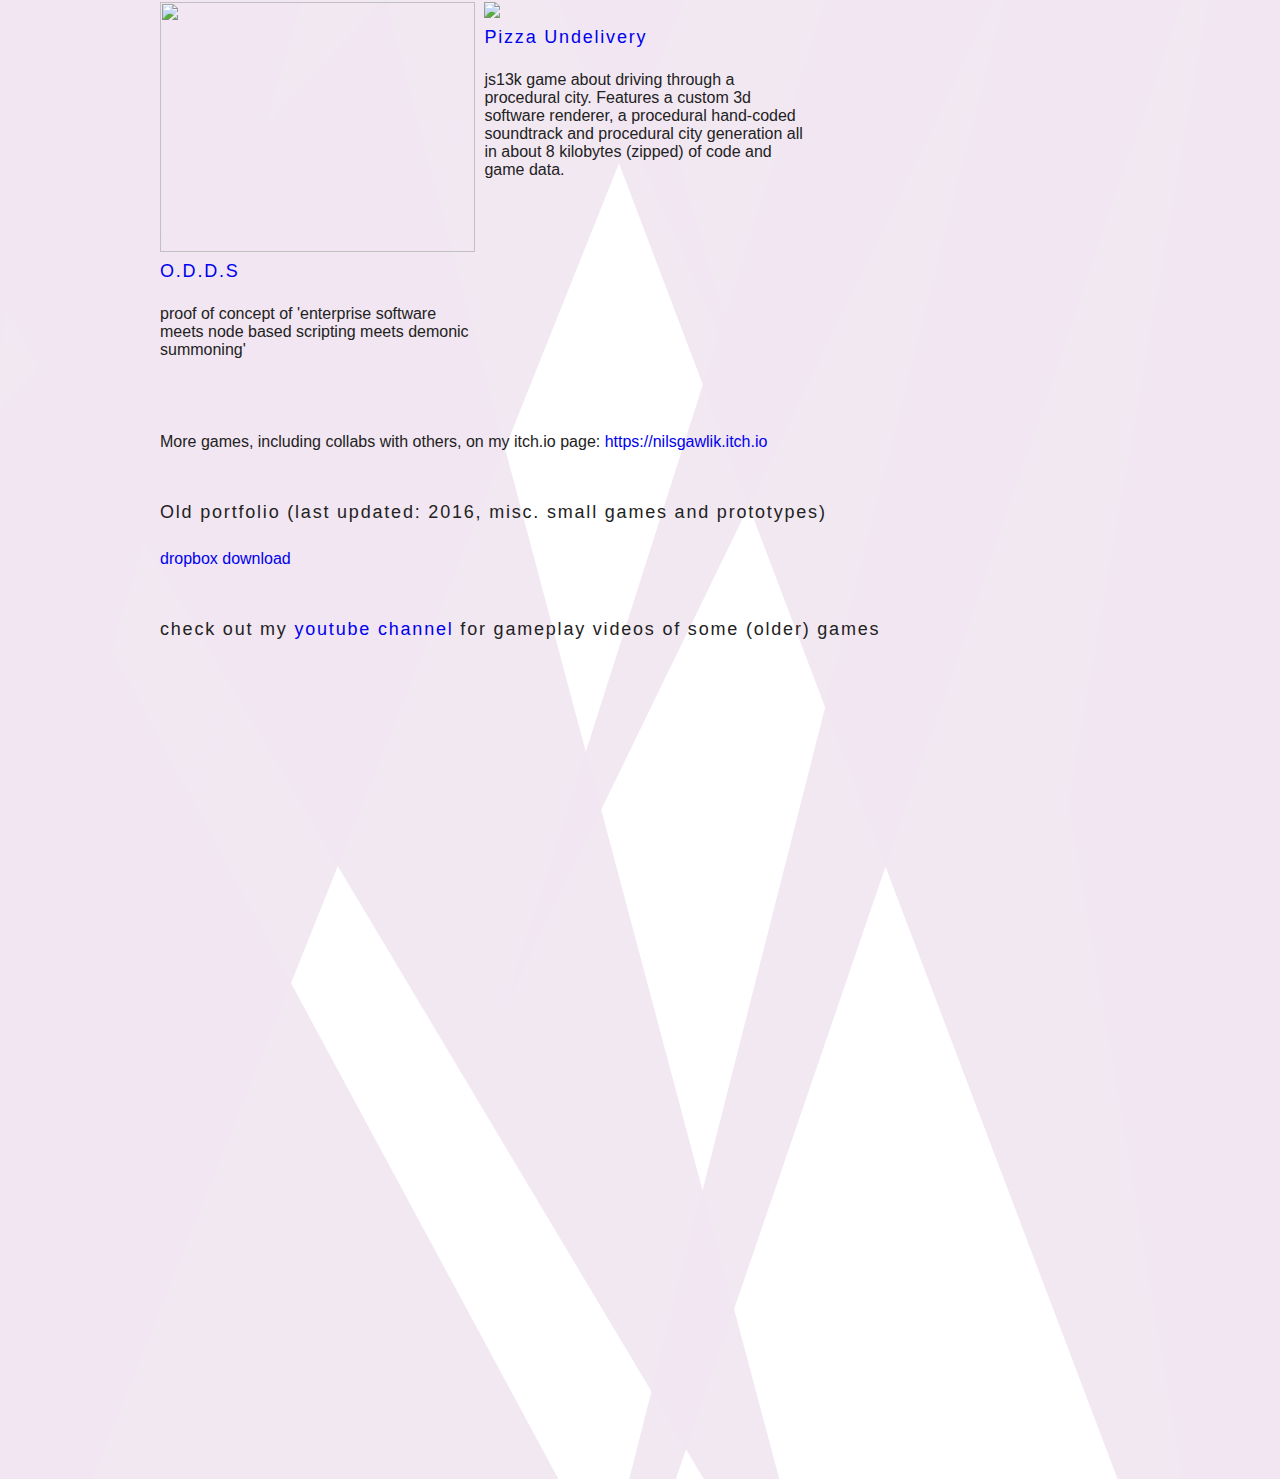
==== commit 0789d2b5: "Update information, change featured games" ====
--- a/index.html
+++ b/index.html
@@ -18,7 +18,7 @@
         <div class=bio>
             <div class=bio-text>
                 <h1>Nils Gawlik</h1>
-                <h3>Game Developer, International Media & Computing Student, wrote a bachelor's thesis on procedural dungeon generation</h3>
+                <h3>Game Developer, specialising in Procedural Level Generation, Gameplay Programming and Tools; currently doing a master's degree in Game System Design at HTW Berlin </h3>
             </div>
             <div class=bio-photo>
                 <img src="bioImage.jpg"></img>
@@ -34,8 +34,10 @@
     </header>
 
     <section>
+        <h3>itch</h3>
+        <a href="http://nilsgawlik.itch.io" target="_blank">nilsgawlik.itch.io</a>
 
-        <h3>code samples / github</h3>
+        <h3>github</h3>
         <a href="http://www.github.com/nilsgawlik" target="_blank">www.github.com/nilsgawlik</a>
 
         <h3>Bachelor's Thesis</h3>
@@ -48,29 +50,57 @@
         <p>The corresponding Unity implementation is an editor extension that assembles a complete, playable dungeon inside the editor or at runtime from predefined level pieces. The extension is highly configurable and can potentially generate all kinds of structures, not just dungeons. </p>
         <img src="thesisImage.png">
 
-        <h3>games you can play right now, in your browser!</h3>
+        <h3> other games ("game a week"-challenge, js13k) </h3>
         <ul class=game-section>
             <li>
+                <a target="_blank" href="/gaw_20_01/">
+                    <img src="/gaw_20_01/thumbnail.png" width="315" height="250">
+                    <h3>Ball Climb</h3>
+                </a>
+                <p>endless one-button game about climbing (and predicting movement)</p>
+            </li>
+            <li>
+                <a target="_blank" href="/game_a_week/gaw_2020_05/">
+                    <img src="/game_a_week/gaw_2020_05/thumbnail.png" width="315" height="250">
+                    <h3>Line Sweep</h3>
+                </a>
+                <p>puzzle game about rotating a line, colliding with points </p>
+            </li>
+            <li>
+                <a target="_blank" href="/game_a_week/gaw_20_03/">
+                    <img src="/game_a_week/gaw_20_03/thumbnail.png" width="315" height="250">
+                    <h3>O.D.D.S</h3>
+                </a>
+                <p>proof of concept of 'enterprise software meets node based scripting meets demonic summoning'</p>
+            </li>
+            <li>
+                <a target="_blank" href="/js13k2919/">
+                    <img src="/js13k2919/promo_images/image_large.png" width="315" >
+                    <h3>Pizza Undelivery</h3>
+                </a>
+                <p>js13k game about driving through a procedural city. Features a custom 3d software renderer, a procedural hand-coded soundtrack and procedural city generation all in about 8 kilobytes (zipped) of code and game data.</p>
+            </li>
+            <!-- <li>
                 <a target="_blank" href="https://nilsgawlik.itch.io/dr-toothbob">
                     <img src="games/thumbs/toothbob.png">
                     <h3>Dr. Toothbob</h3>
                 </a>
                 <p>A bitsy game about pulling teeth.</p>
-            </li>
-            <li>
+            </li> -->
+            <!-- <li>
                 <a target="_blank" href="https://nilsgawlik.itch.io/growth-and-deflection"> 
                     <img src="games/thumbs/bulletHell.png">
                     <h3>Growth and Deflection</h3>
                 </a>
                 <p>Bullet hell game for ludum dare 34.</p>
-            </li>
-            <li>
+            </li> -->
+            <!-- <li>
                 <a target="_blank" href="https://nilsgawlik.itch.io/endless-squares"> 
                     <img src="games/thumbs/endlessSquares.png">
                     <h3>Endless Squares</h3>
                 </a>
                 <p>A cellular automaton that is also a game.</p>
-            </li>
+            </li> -->
         </ul>
 
         <p>
--- a/main.css
+++ b/main.css
@@ -125,7 +125,7 @@
     margin: 0 auto;
     padding: 0 ;
     width: 75vw;
-    max-width: 960px;
+    max-width: 980px;
     padding-bottom: 80px;
 }
 
@@ -160,8 +160,10 @@
 
 ul.game-section > li {
     display: inline-block;
+    vertical-align: top;
     margin-bottom: 30px;
     margin-left: 0;
+    width: 320px;
 }
 
 ul.game-section h3{
@@ -172,6 +174,8 @@
 ul.game-section img {
     display: block;
     max-width: 100%;
+    /* width: 315px;
+    height: 250px; */
 }
 
 footer {
